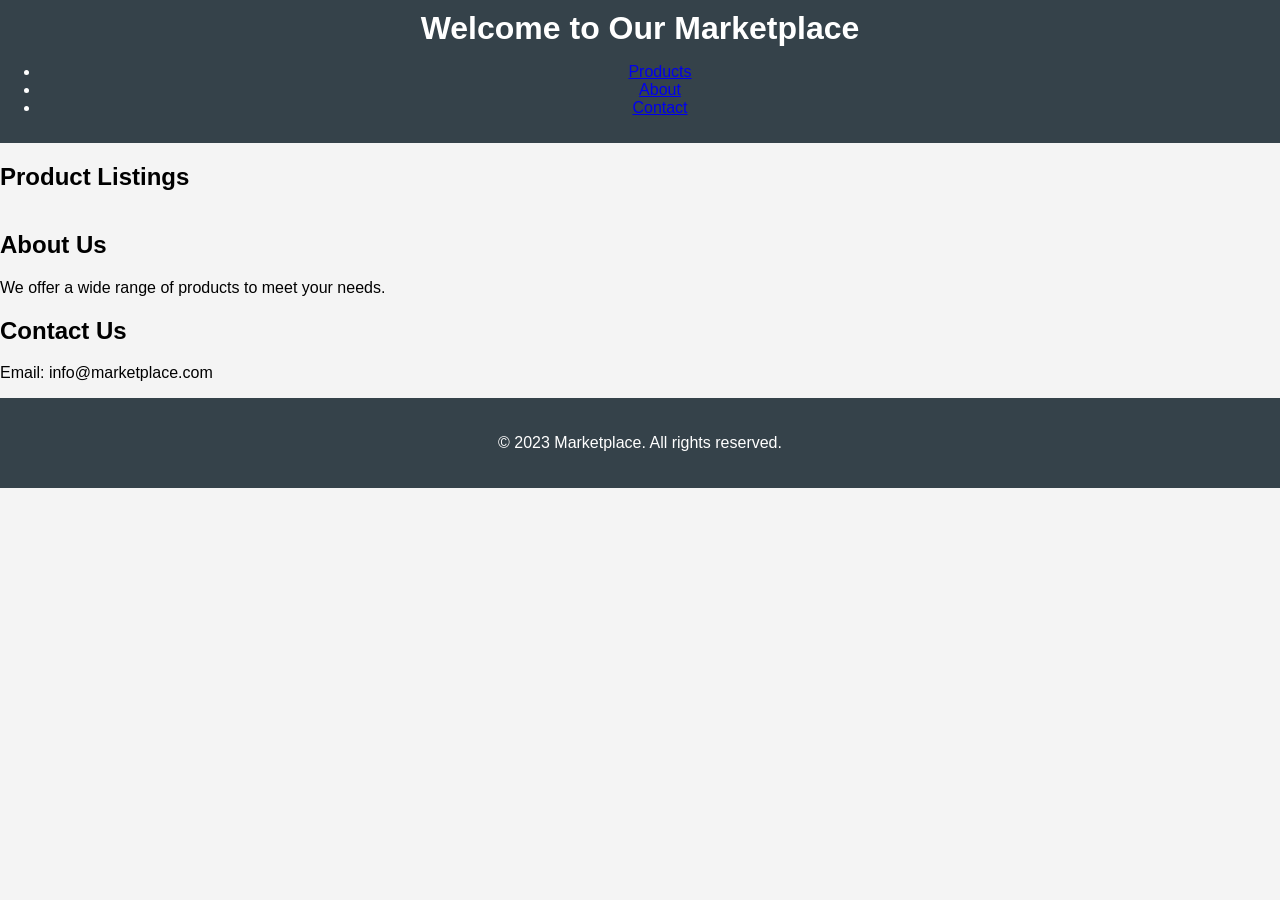
==== index.html @ f192773d "Created a simple marketplace website" ====
<!DOCTYPE html>
<html lang="en">
<head>
    <meta charset="UTF-8">
    <meta name="viewport" content="width=device-width, initial-scale=1.0">
    <title>Marketplace</title>
    <link rel="stylesheet" href="styles.css">
</head>
<body>
    <header>
        <h1>Welcome to Our Marketplace</h1>
        <nav>
            <ul>
                <li><a href="#products">Products</a></li>
                <li><a href="#about">About</a></li>
                <li><a href="#contact">Contact</a></li>
            </ul>
        </nav>
    </header>
    
    <main>
        <section id="products">
            <h2>Product Listings</h2>
            <div class="product-list">
                <!-- Product items will be dynamically inserted here -->
            </div>
        </section>
        
        <section id="about">
            <h2>About Us</h2>
            <p>We offer a wide range of products to meet your needs.</p>
        </section>
        
        <section id="contact">
            <h2>Contact Us</h2>
            <p>Email: info@marketplace.com</p>
        </section>
    </main>
    
    <footer>
        <p>&copy; 2023 Marketplace. All rights reserved.</p>
    </footer>
    
    <script src="script.js"></script>
</body>
</html>
---- styles.css ----
body {
    font-family: Arial, sans-serif;
    margin: 0;
    padding: 0;
    background-color: #f4f4f4;
}

header {
    background: #35424a;
    color: #ffffff;
    padding: 10px 0;
    text-align: center;
}

h1 {
    margin: 0;
}

.container {
    width: 80%;
    margin: auto;
    overflow: hidden;
}

.product-list {
    display: flex;
    flex-wrap: wrap;
    justify-content: space-between;
}

.product {
    background: #ffffff;
    border: 1px solid #dddddd;
    border-radius: 5px;
    margin: 10px;
    padding: 15px;
    flex: 1 1 calc(30% - 20px);
    box-shadow: 0 2px 5px rgba(0, 0, 0, 0.1);
}

.product img {
    max-width: 100%;
    height: auto;
}

.product h2 {
    font-size: 1.5em;
    margin: 10px 0;
}

.product p {
    font-size: 1em;
    color: #333;
}

.product button {
    background: #35424a;
    color: #ffffff;
    border: none;
    padding: 10px;
    cursor: pointer;
    border-radius: 5px;
}

.product button:hover {
    background: #45a049;
}

footer {
    text-align: center;
    padding: 20px 0;
    background: #35424a;
    color: #ffffff;
    position: relative;
    bottom: 0;
    width: 100%;
}
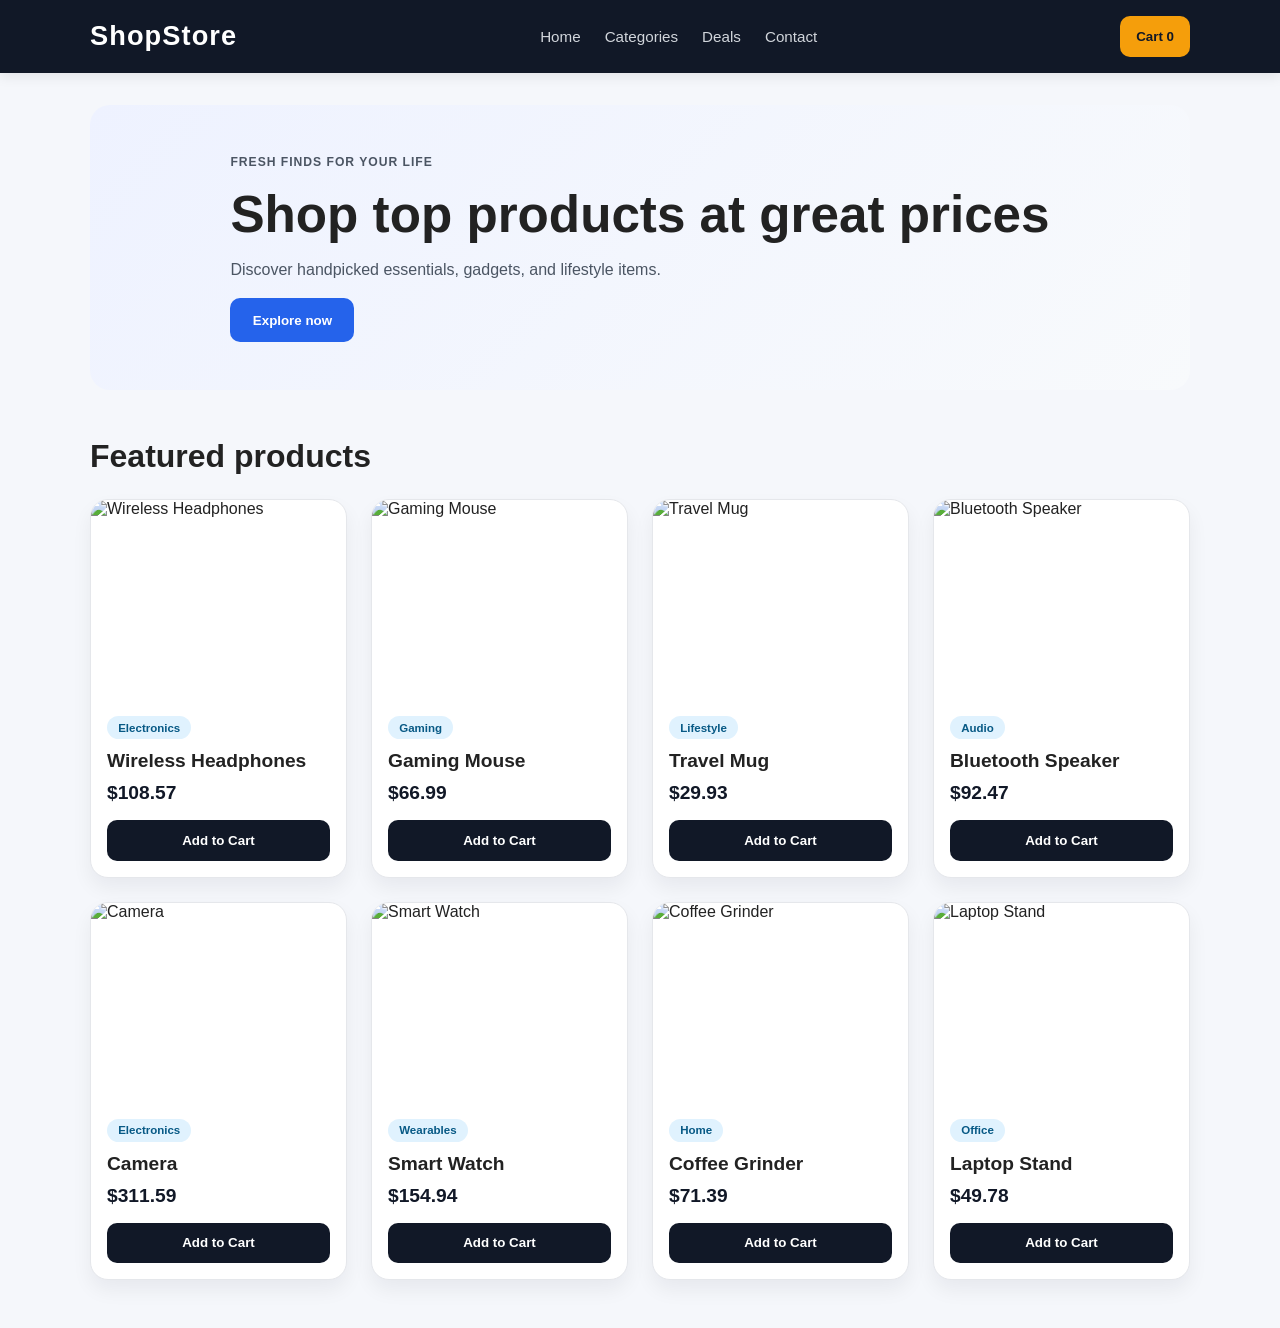
==== commit 1895abe0: "feat: Updated the marketplace home page to show random product cards with prices and renamed the sit" ====
--- a/index.html
+++ b/index.html
@@ -1,46 +1,43 @@
 <!DOCTYPE html>
 <html lang="en">
 <head>
-    <meta charset="UTF-8">
-    <meta name="viewport" content="width=device-width, initial-scale=1.0">
-    <title>Marketplace</title>
-    <link rel="stylesheet" href="styles.css">
+  <meta charset="UTF-8" />
+  <meta name="viewport" content="width=device-width, initial-scale=1.0" />
+  <title>ShopStore</title>
+  <link rel="stylesheet" href="styles.css" />
 </head>
 <body>
-    <header>
-        <h1>Welcome to Our Marketplace</h1>
-        <nav>
-            <ul>
-                <li><a href="#products">Products</a></li>
-                <li><a href="#about">About</a></li>
-                <li><a href="#contact">Contact</a></li>
-            </ul>
-        </nav>
-    </header>
-    
-    <main>
-        <section id="products">
-            <h2>Product Listings</h2>
-            <div class="product-list">
-                <!-- Product items will be dynamically inserted here -->
-            </div>
-        </section>
-        
-        <section id="about">
-            <h2>About Us</h2>
-            <p>We offer a wide range of products to meet your needs.</p>
-        </section>
-        
-        <section id="contact">
-            <h2>Contact Us</h2>
-            <p>Email: info@marketplace.com</p>
-        </section>
-    </main>
-    
-    <footer>
-        <p>&copy; 2023 Marketplace. All rights reserved.</p>
-    </footer>
-    
-    <script src="script.js"></script>
+  <header class="topbar">
+    <div class="container nav">
+      <div class="brand">ShopStore</div>
+      <nav class="nav-links">
+        <a href="#">Home</a>
+        <a href="#">Categories</a>
+        <a href="#">Deals</a>
+        <a href="#">Contact</a>
+      </nav>
+      <button class="cart-btn">Cart <span id="cart-count">0</span></button>
+    </div>
+  </header>
+
+  <main class="container">
+    <section class="hero">
+      <div>
+        <p class="eyebrow">Fresh finds for your life</p>
+        <h1>Shop top products at great prices</h1>
+        <p>Discover handpicked essentials, gadgets, and lifestyle items.</p>
+        <button class="primary-btn">Explore now</button>
+      </div>
+    </section>
+
+    <section class="products-section">
+      <div class="section-heading">
+        <h2>Featured products</h2>
+      </div>
+      <div id="product-list" class="product-grid"></div>
+    </section>
+  </main>
+
+  <script src="script.js"></script>
 </body>
 </html>
--- a/styles.css
+++ b/styles.css
@@ -1,77 +1,189 @@
-body {
-    font-family: Arial, sans-serif;
-    margin: 0;
-    padding: 0;
-    background-color: #f4f4f4;
+* {
+  box-sizing: border-box;
+  margin: 0;
+  padding: 0;
 }
 
-header {
-    background: #35424a;
-    color: #ffffff;
-    padding: 10px 0;
-    text-align: center;
+body {
+  font-family: Arial, sans-serif;
+  background: #f5f7fb;
+  color: #222;
 }
 
-h1 {
-    margin: 0;
+img {
+  max-width: 100%;
+  display: block;
+}
+
+a {
+  text-decoration: none;
+  color: inherit;
+}
+
+button {
+  cursor: pointer;
+  border: none;
 }
 
 .container {
-    width: 80%;
-    margin: auto;
-    overflow: hidden;
+  width: min(1100px, 90%);
+  margin: 0 auto;
 }
 
-.product-list {
-    display: flex;
-    flex-wrap: wrap;
-    justify-content: space-between;
+.topbar {
+  background: #111827;
+  color: #fff;
+  padding: 1rem 0;
+  box-shadow: 0 4px 12px rgba(0, 0, 0, 0.08);
 }
 
-.product {
-    background: #ffffff;
-    border: 1px solid #dddddd;
-    border-radius: 5px;
-    margin: 10px;
-    padding: 15px;
-    flex: 1 1 calc(30% - 20px);
-    box-shadow: 0 2px 5px rgba(0, 0, 0, 0.1);
+.nav {
+  display: flex;
+  align-items: center;
+  justify-content: space-between;
+  gap: 1rem;
 }
 
-.product img {
-    max-width: 100%;
-    height: auto;
+.brand {
+  font-size: 1.7rem;
+  font-weight: 700;
+  letter-spacing: 0.04em;
 }
 
-.product h2 {
-    font-size: 1.5em;
-    margin: 10px 0;
+.nav-links {
+  display: flex;
+  gap: 1.5rem;
+  font-size: 0.95rem;
+  color: #d1d5db;
 }
 
-.product p {
-    font-size: 1em;
-    color: #333;
+.cart-btn,
+.primary-btn,
+.add-cart-btn {
+  border-radius: 10px;
+  transition: 0.2s ease;
 }
 
-.product button {
-    background: #35424a;
-    color: #ffffff;
-    border: none;
-    padding: 10px;
-    cursor: pointer;
-    border-radius: 5px;
+.cart-btn {
+  background: #f59e0b;
+  color: #111827;
+  padding: 0.8rem 1rem;
+  font-weight: 600;
 }
 
-.product button:hover {
-    background: #45a049;
+.primary-btn {
+  background: #2563eb;
+  color: white;
+  padding: 0.9rem 1.4rem;
+  font-weight: 600;
+  margin-top: 1rem;
 }
 
-footer {
-    text-align: center;
-    padding: 20px 0;
-    background: #35424a;
-    color: #ffffff;
-    position: relative;
-    bottom: 0;
-    width: 100%;
+.hero {
+  background: linear-gradient(135deg, #eef2ff, #f8fafc);
+  margin: 2rem auto;
+  border-radius: 20px;
+  padding: 3rem;
+  display: flex;
+  align-items: center;
+  justify-content: center;
+}
+
+.eyebrow {
+  color: #2563eb;
+  font-weight: 700;
+  letter-spacing: 0.08em;
+  text-transform: uppercase;
+  font-size: 0.76rem;
+  margin-bottom: 0.8rem;
+}
+
+.hero h1 {
+  font-size: clamp(2rem, 4vw, 3.3rem);
+  margin-bottom: 0.8rem;
+}
+
+.hero p {
+  color: #4b5563;
+  max-width: 560px;
+  line-height: 1.6;
+}
+
+.products-section {
+  padding: 1rem 0 3rem;
+}
+
+.section-heading {
+  margin-bottom: 1.5rem;
+}
+
+.section-heading h2 {
+  font-size: 2rem;
+}
+
+.product-grid {
+  display: grid;
+  grid-template-columns: repeat(auto-fit, minmax(220px, 1fr));
+  gap: 1.5rem;
+}
+
+.product-card {
+  background: white;
+  border-radius: 18px;
+  overflow: hidden;
+  box-shadow: 0 10px 20px rgba(15, 23, 42, 0.06);
+  border: 1px solid #e5e7eb;
+}
+
+.product-image {
+  height: 200px;
+  overflow: hidden;
+}
+
+.product-image img {
+  width: 100%;
+  height: 100%;
+  object-fit: cover;
+}
+
+.product-info {
+  padding: 1rem;
+}
+
+.product-tag {
+  display: inline-block;
+  background: #e0f2fe;
+  color: #075985;
+  border-radius: 999px;
+  font-size: 0.72rem;
+  padding: 0.35rem 0.7rem;
+  margin-bottom: 0.7rem;
+  font-weight: 700;
+}
+
+.product-info h3 {
+  font-size: 1.2rem;
+  margin-bottom: 0.6rem;
+}
+
+.product-price {
+  font-size: 1.2rem;
+  font-weight: 700;
+  color: #111827;
+  margin-bottom: 1rem;
+}
+
+.add-cart-btn {
+  width: 100%;
+  background: #111827;
+  color: white;
+  padding: 0.8rem;
+  font-weight: 600;
+}
+
+.add-cart-btn:hover,
+.primary-btn:hover,
+.cart-btn:hover {
+  opacity: 0.9;
+  transform: translateY(-1px);
 }
